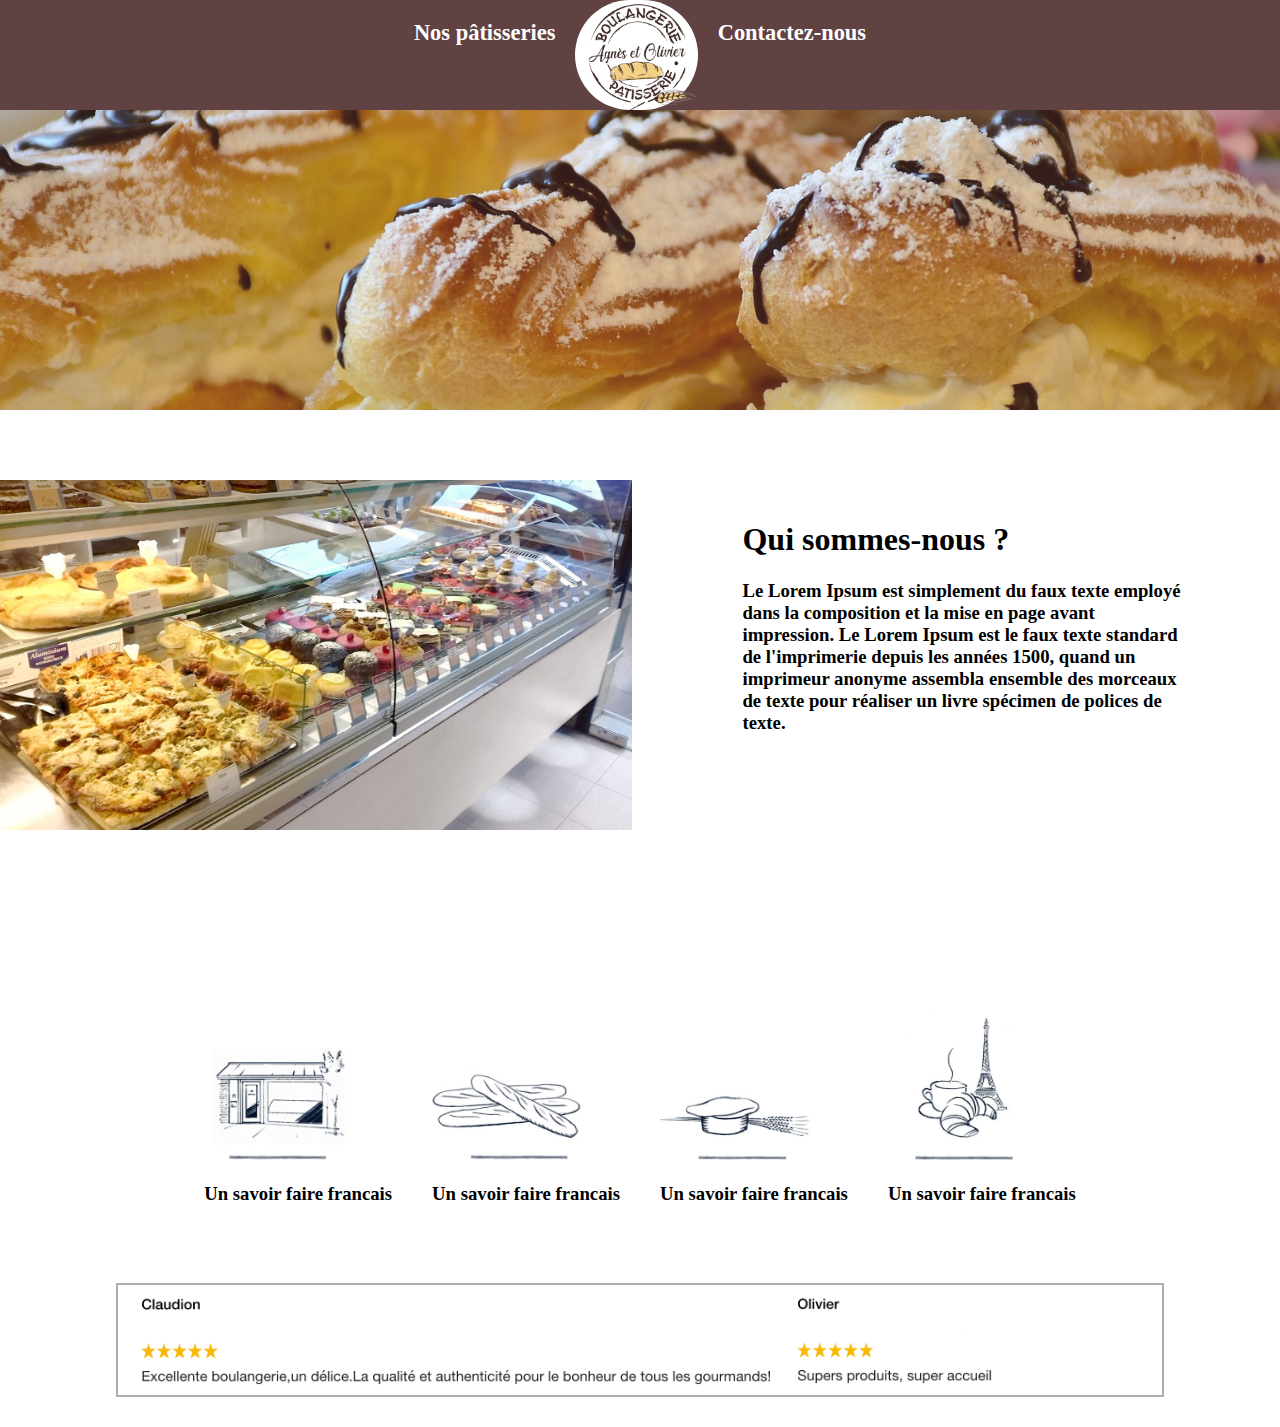
==== index.html @ 8df77ad2 "first commit" ====
<!doctype html>
<html lang="fr">
<head>
  <meta charset="utf-8">
  <meta name="viewport" content="width=device-width, initial-scale=1.0, shrink-to-fit=no">
  <title>Agnès et Olivier</title>
  <link rel="stylesheet" href="./css/style.css">
</head>
<body>
    <!-- NAVBAR -->
    <nav class='navbar'>
		<h3 class='link-items'><a href='./product.html'>Nos pâtisseries</a></h3>
		<div class='white'>
			<a href='./index.html'><img class='logo' src='./img/logo.png' alt='logo' /></a>
		</div>
        <h3 class='link-items'><a href='./contact.html'>Contactez-nous</a></h3>
    </nav>
    <!-- ./NAVBAR -->

    <!-- BANNIERE -->
    <div class='banniere'>

    </div>
    <!-- ./BANNIERE -->

	<!-- CONTENT -->
	
	<div class='container-content'>

		<div class='aside-left'>
      <img class='vitrine' src='./img/vitrine.jpeg' alt='vitrine' />
		</div>

		<div class='aside-right'>
      <h1>Qui sommes-nous ?</h1>
      <h3>Le Lorem Ipsum est simplement du faux texte employé dans la composition et la mise en page avant impression. Le Lorem Ipsum est le faux texte standard de l'imprimerie depuis les années 1500, quand un imprimeur anonyme assembla ensemble des morceaux de texte pour réaliser un livre spécimen de polices de texte.</h3>
    </div>

  </div>
  
  <div class='aside-bottom'>
    <div class='box-icon'>
        <img class='icon' src='./img/icon1.jpeg' alt='icon' />
        <h3>Un savoir faire francais</h3>
    </div>
    <div class='box-icon'>
        <img class='icon' src='./img/icon2.jpeg' alt='icon' />
        <h3>Un savoir faire francais</h3>
    </div>
    <div class='box-icon'>
        <img class='icon' src='./img/icon4.jpeg' alt='icon' />
        <h3>Un savoir faire francais</h3>
    </div>
    <div class='box-icon'>
        <img class='icon' src='./img/icon5.jpeg' alt='icon' />
        <h3>Un savoir faire francais</h3>
    </div>
  </div>

  <!-- <div class='aside-feedback'>
    <div class='feedback-box'>
      <img class='feedback' src='./img/avis1.png' alt='feedback' />
    </div>
    <div class='feedback-box'>
        <img class='feedback' src='./img/avis2.png' alt='feedback' />
      </div>
      <div class='feedback-box'>
          <img class='feedback' src='./img/avis3.png' alt='feedback' />
      </div>
  </div> -->

  <div class='box-slider'>
    <div id="slider">
        <figure>
          <img class='feedback' src="./img/avis1.png" >
          <img class='feedback' src='./img/avis2.png' >
          <img class='feedback' src="./img/avis5.png" >
          <img class='feedback' src="./img/avis2.png" >
          <img class='feedback' src="./img/avis1.png" >
        </figure>
      </div>
  </div>

    <!-- ./CONTENT -->
</body>
</html>
---- css/style.css ----
/* INIT BODY */

*{
    font-family: sans-serif;
    transition:1s;
}
body{
    margin:0;
}

a{
    text-decoration: none;
    color:white;
    transition:1s;
    font-size:1.2em;
    font-family: 'Abril Fatface', cursive;
}

a:hover{
    text-decoration: underline;

}

h1, h2, h3, h4{
    font-family: 'Abril Fatface', cursive;
}
/* ./INIT BODY */

/* NAVBAR */
.navbar{
    display: flex;
    justify-content: center;
    background: rgb(97, 66, 66);
    height:110px;
}

.white{
    background-color: white;
    border-radius: 5rem;
}

.logo{
    height:120px;
}

.link-items{
    margin:20px;
}
/* ./NAVBAR */

/* BANNIERE */

.banniere{
    background-image: url('../img/banniere-five.jpeg');
    background-size: cover;
    height:300px;
    opacity: 0.9;
}

/* ./BANNIERE */

/* CONTENT */

.container-content{
    display: flex;
    /* background-color: purple; */
    height:60vh;
}

.aside-left{
    /* background: green; */
    display: flex;
}

.vitrine{
    height:350px;
    /* margin:20px; */
    margin-left:-20px;
    padding:20px;
    margin-top:50px;
}
.aside-right{
    /* background: red; */
    width:50%;
    padding:90px;
}
/* ./CONTENT */

.aside-bottom{
    display: flex;
    justify-content: center;
    margin:40px;
}

.box-icon{
    margin:20px;
}
.icon{
    height:150px;
}
.aside-feedback{
    display: flex;
    flex-direction: column;
    /* border: 2px solid black; */
}

.feedback-box{
    display: flex;
    justify-content: center;
    margin:20px;
}

.feedback{
    height:90px;
    float: left;
}

.box-slider{
    display: flex;
    border: 2px solid rgba(0, 0, 0, 0.322);
    width:80%;
    margin:auto;
    margin-bottom:30px;
    padding:10px;
}

#slider 
{ 
    max-width: 1000px; 
    overflow: hidden;
    /* background:green; */
} 

#slider figure{
    position: relative; 
    width: 500%;
    margin: 0;
    padding: 0;
    font-size: 0;
    text-align: left;
    animation: 10s slidy infinite;
    background-color: red;
}

@keyframes slidy {
    0% { left: 0%; }
    20% { left: 0%; }
    25% { left: -130%; }
    45% { left: -130%; }
    50% { left: -130%; }
    70% { left: -130%; }
    75% { left: -130%; }
    95% { left: -130%; }
    100% { left: -200%; }
  }
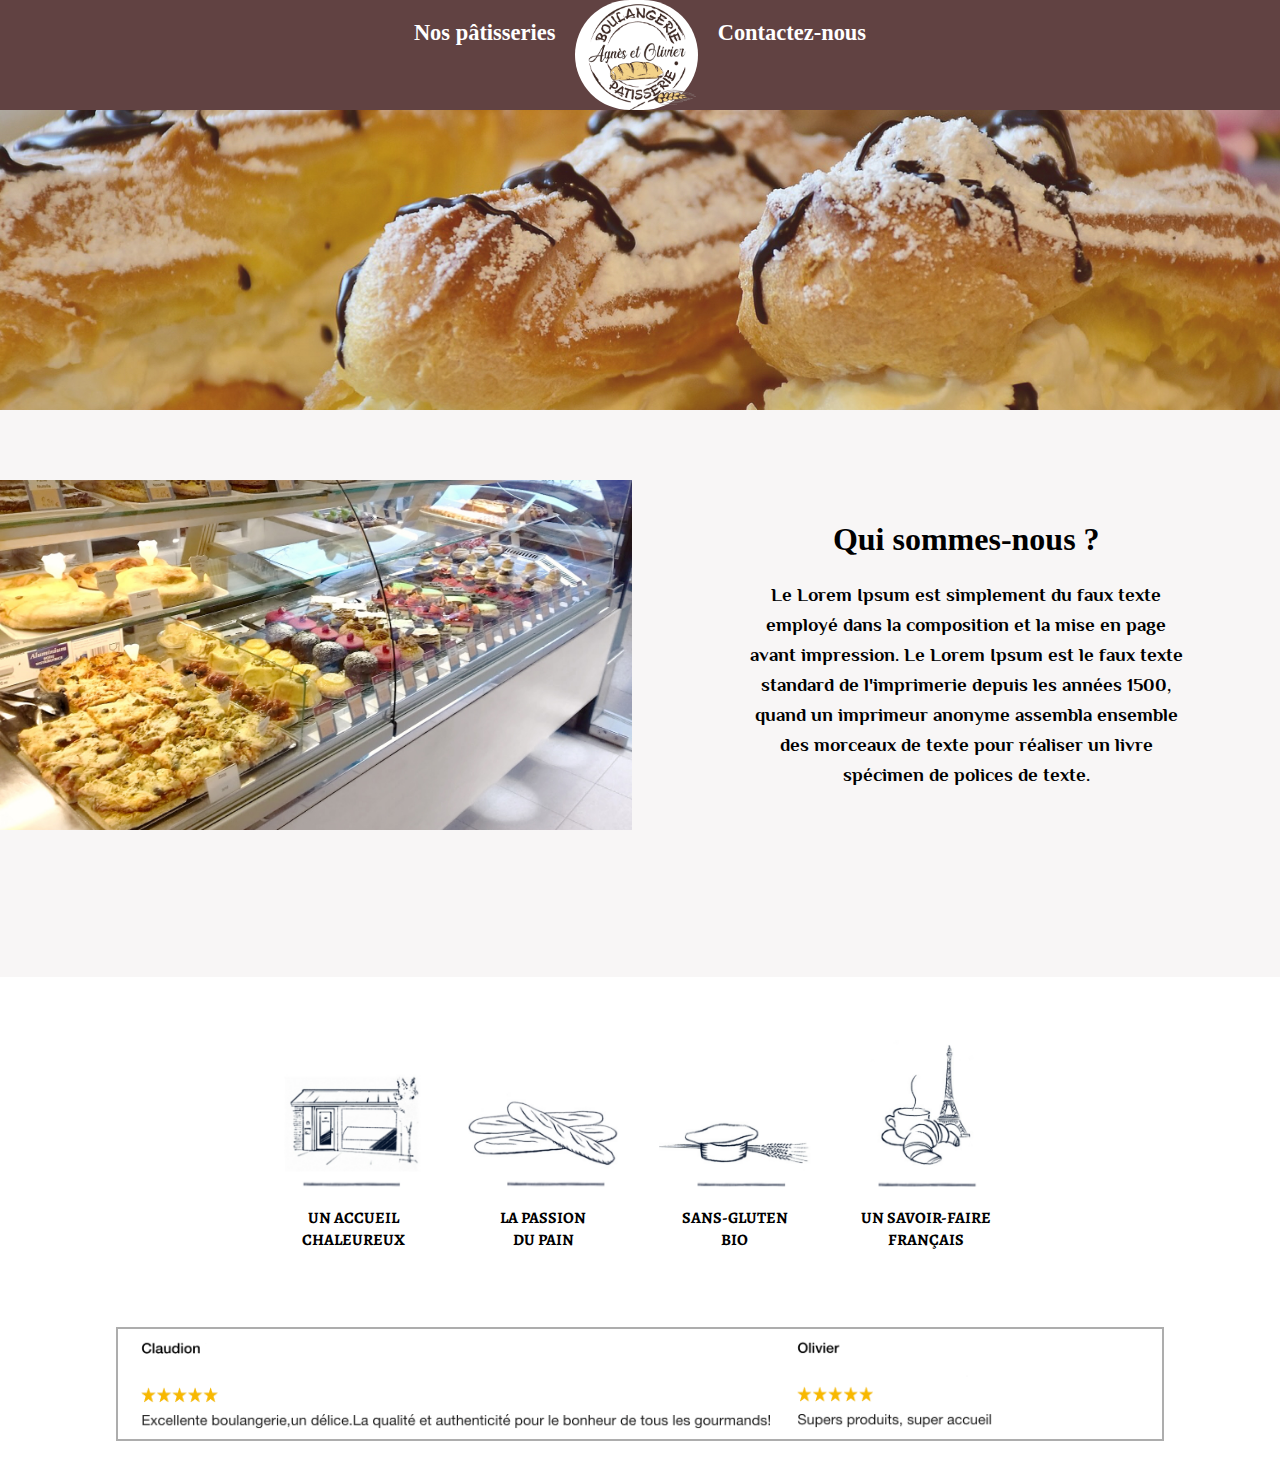
==== commit 0e5e8927: "world" ====
--- a/index.html
+++ b/index.html
@@ -5,6 +5,9 @@
   <meta name="viewport" content="width=device-width, initial-scale=1.0, shrink-to-fit=no">
   <title>Agnès et Olivier</title>
   <link rel="stylesheet" href="./css/style.css">
+  <link rel="stylesheet" media="screen and (max-width: 640px)" href='./css/smartphone.css' type="text/css" />
+  <link rel="stylesheet" media="screen and (max-width: 1024px)" href='./css/tablette.css' type="text/css" />
+  <link href="https://fonts.googleapis.com/css?family=Alegreya|Alegreya+Sans+SC|Philosopher&display=swap" rel="stylesheet">
 </head>
 <body>
     <!-- NAVBAR -->
@@ -33,7 +36,7 @@
 
 		<div class='aside-right'>
       <h1>Qui sommes-nous ?</h1>
-      <h3>Le Lorem Ipsum est simplement du faux texte employé dans la composition et la mise en page avant impression. Le Lorem Ipsum est le faux texte standard de l'imprimerie depuis les années 1500, quand un imprimeur anonyme assembla ensemble des morceaux de texte pour réaliser un livre spécimen de polices de texte.</h3>
+      <h3 class='text'>Le Lorem Ipsum est simplement du faux texte employé dans la composition et la mise en page avant impression. Le Lorem Ipsum est le faux texte standard de l'imprimerie depuis les années 1500, quand un imprimeur anonyme assembla ensemble des morceaux de texte pour réaliser un livre spécimen de polices de texte.</h3>
     </div>
 
   </div>
@@ -41,19 +44,19 @@
   <div class='aside-bottom'>
     <div class='box-icon'>
         <img class='icon' src='./img/icon1.jpeg' alt='icon' />
-        <h3>Un savoir faire francais</h3>
+        <h3 class='title-icon'>UN ACCUEIL <br>CHALEUREUX</h3>
     </div>
     <div class='box-icon'>
         <img class='icon' src='./img/icon2.jpeg' alt='icon' />
-        <h3>Un savoir faire francais</h3>
+        <h3 class='title-icon'>LA PASSION<br> DU PAIN</h3>
     </div>
     <div class='box-icon'>
         <img class='icon' src='./img/icon4.jpeg' alt='icon' />
-        <h3>Un savoir faire francais</h3>
+        <h3 class='title-icon'>SANS-GLUTEN<br>BIO </h3>
     </div>
     <div class='box-icon'>
         <img class='icon' src='./img/icon5.jpeg' alt='icon' />
-        <h3>Un savoir faire francais</h3>
+        <h3 class='title-icon'>UN SAVOIR-FAIRE<br>FRANÇAIS</h3>
     </div>
   </div>
 
--- a/css/style.css
+++ b/css/style.css
@@ -23,7 +23,14 @@
 
 h1, h2, h3, h4{
     font-family: 'Abril Fatface', cursive;
+    text-align: center;
 }
+
+.text{
+    font-family: 'Philosopher', sans-serif;
+    line-height: 30px;
+}
+
 /* ./INIT BODY */
 
 /* NAVBAR */
@@ -63,8 +70,8 @@
 
 .container-content{
     display: flex;
-    /* background-color: purple; */
-    height:60vh;
+    background-color: rgba(238, 231, 231, 0.39);
+    height:63vh;
 }
 
 .aside-left{
@@ -98,6 +105,12 @@
 .icon{
     height:150px;
 }
+
+.title-icon{
+    font-size:1em;
+    font-family: 'Alegreya', serif;
+}
+
 .aside-feedback{
     display: flex;
     flex-direction: column;
--- a/css/smartphone.css
+++ b/css/smartphone.css
@@ -0,0 +1,32 @@
+@media screen and (max-width: 640px) {
+    body{
+        /* background: red; */
+    }
+
+    .banniere{
+        display: none;
+    }
+
+    a{
+        font-size: 1em;
+    }
+
+    .container-content{
+        flex-wrap: wrap;
+    }
+
+    .vitrine{
+        width: 100%;
+        padding: 0;
+        margin: auto;
+    }
+    .aside-right{
+        display: none;
+    }
+
+    .aside-bottom{
+        align-items: center;
+        flex-direction: column;
+    }
+
+  }--- a/css/tablette.css
+++ b/css/tablette.css
@@ -0,0 +1,32 @@
+@media all and (min-width: 480px) and (max-width: 1024px) {
+    body{
+        /* background: blue; */
+    }
+
+    .container-content{
+        flex-wrap: wrap;
+    }
+
+    .banniere{
+        display: none;
+    }
+
+    .aside-right{
+        display: none;
+    }
+
+    .vitrine{
+        width: 100%;
+        padding: 0;
+        margin: auto;
+    }
+
+    .aside-bottom{
+        align-items: center;
+        margin-top:-20px;
+    }
+
+    .box-slider{
+        display: none;
+    }
+ }
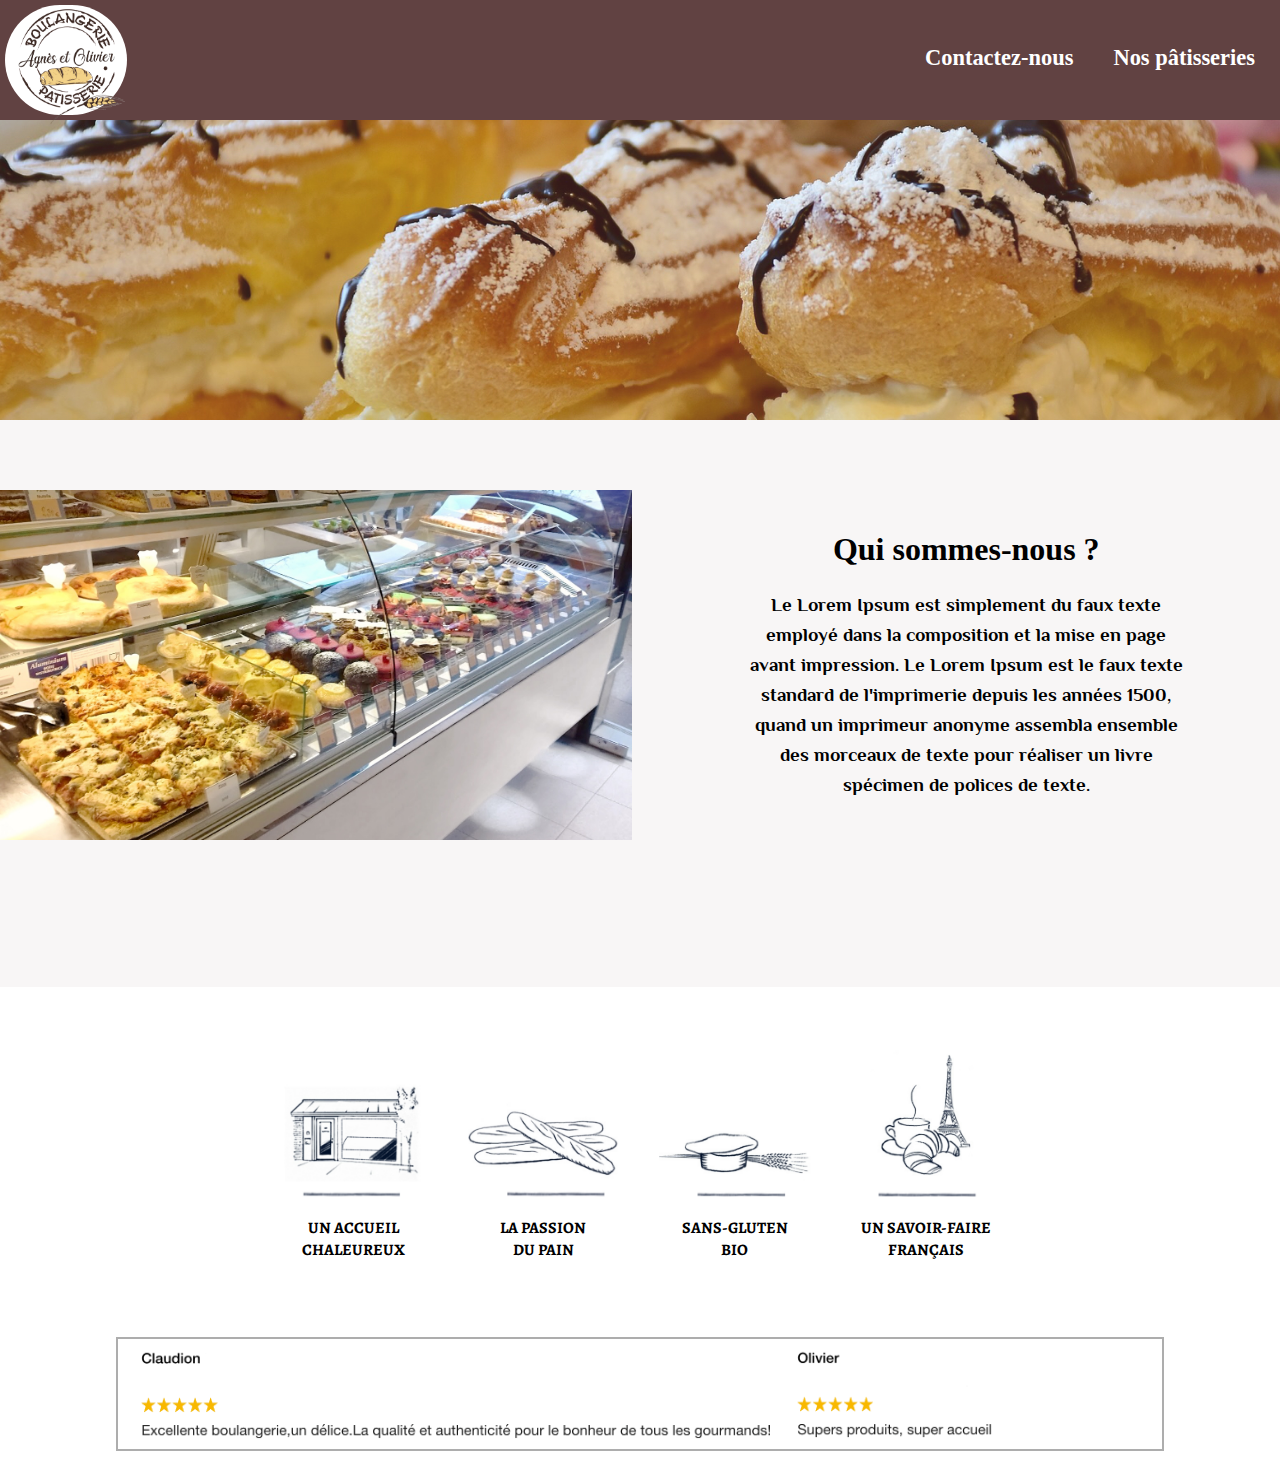
==== commit 793e9714: "hi" ====
--- a/index.html
+++ b/index.html
@@ -12,13 +12,16 @@
 <body>
     <!-- NAVBAR -->
     <nav class='navbar'>
-		<h3 class='link-items'><a href='./product.html'>Nos pâtisseries</a></h3>
-		<div class='white'>
-			<a href='./index.html'><img class='logo' src='./img/logo.png' alt='logo' /></a>
-		</div>
-        <h3 class='link-items'><a href='./contact.html'>Contactez-nous</a></h3>
-    </nav>
-    <!-- ./NAVBAR -->
+        <div class='white'>
+          <a href='./index.html'><img class='logo' src='./img/logo.png' alt='logo' /></a>
+        </div>
+        <div class='box-items'>
+          <h3 class='link-items'><a href='./contact.html'>Contactez-nous</a></h3>
+          <h3 class='link-items'><a href='./product.html'>Nos pâtisseries</a></h3>
+        </div>
+      </nav>
+        <!-- ./NAVBAR -->
+  
 
     <!-- BANNIERE -->
     <div class='banniere'>
--- a/css/style.css
+++ b/css/style.css
@@ -34,25 +34,35 @@
 /* ./INIT BODY */
 
 /* NAVBAR */
+
 .navbar{
     display: flex;
-    justify-content: center;
     background: rgb(97, 66, 66);
     height:110px;
+    padding:5px;
 }
 
 .white{
     background-color: white;
     border-radius: 5rem;
+    display: flex;
 }
 
 .logo{
     height:120px;
 }
 
+.box-items{
+    display: flex;
+    justify-content: flex-end;
+    width:100%;
+    margin-top:20px;
+}
+
 .link-items{
     margin:20px;
 }
+
 /* ./NAVBAR */
 
 /* BANNIERE */
--- a/css/tablette.css
+++ b/css/tablette.css
@@ -5,6 +5,7 @@
 
     .container-content{
         flex-wrap: wrap;
+        background: none;
     }
 
     .banniere{
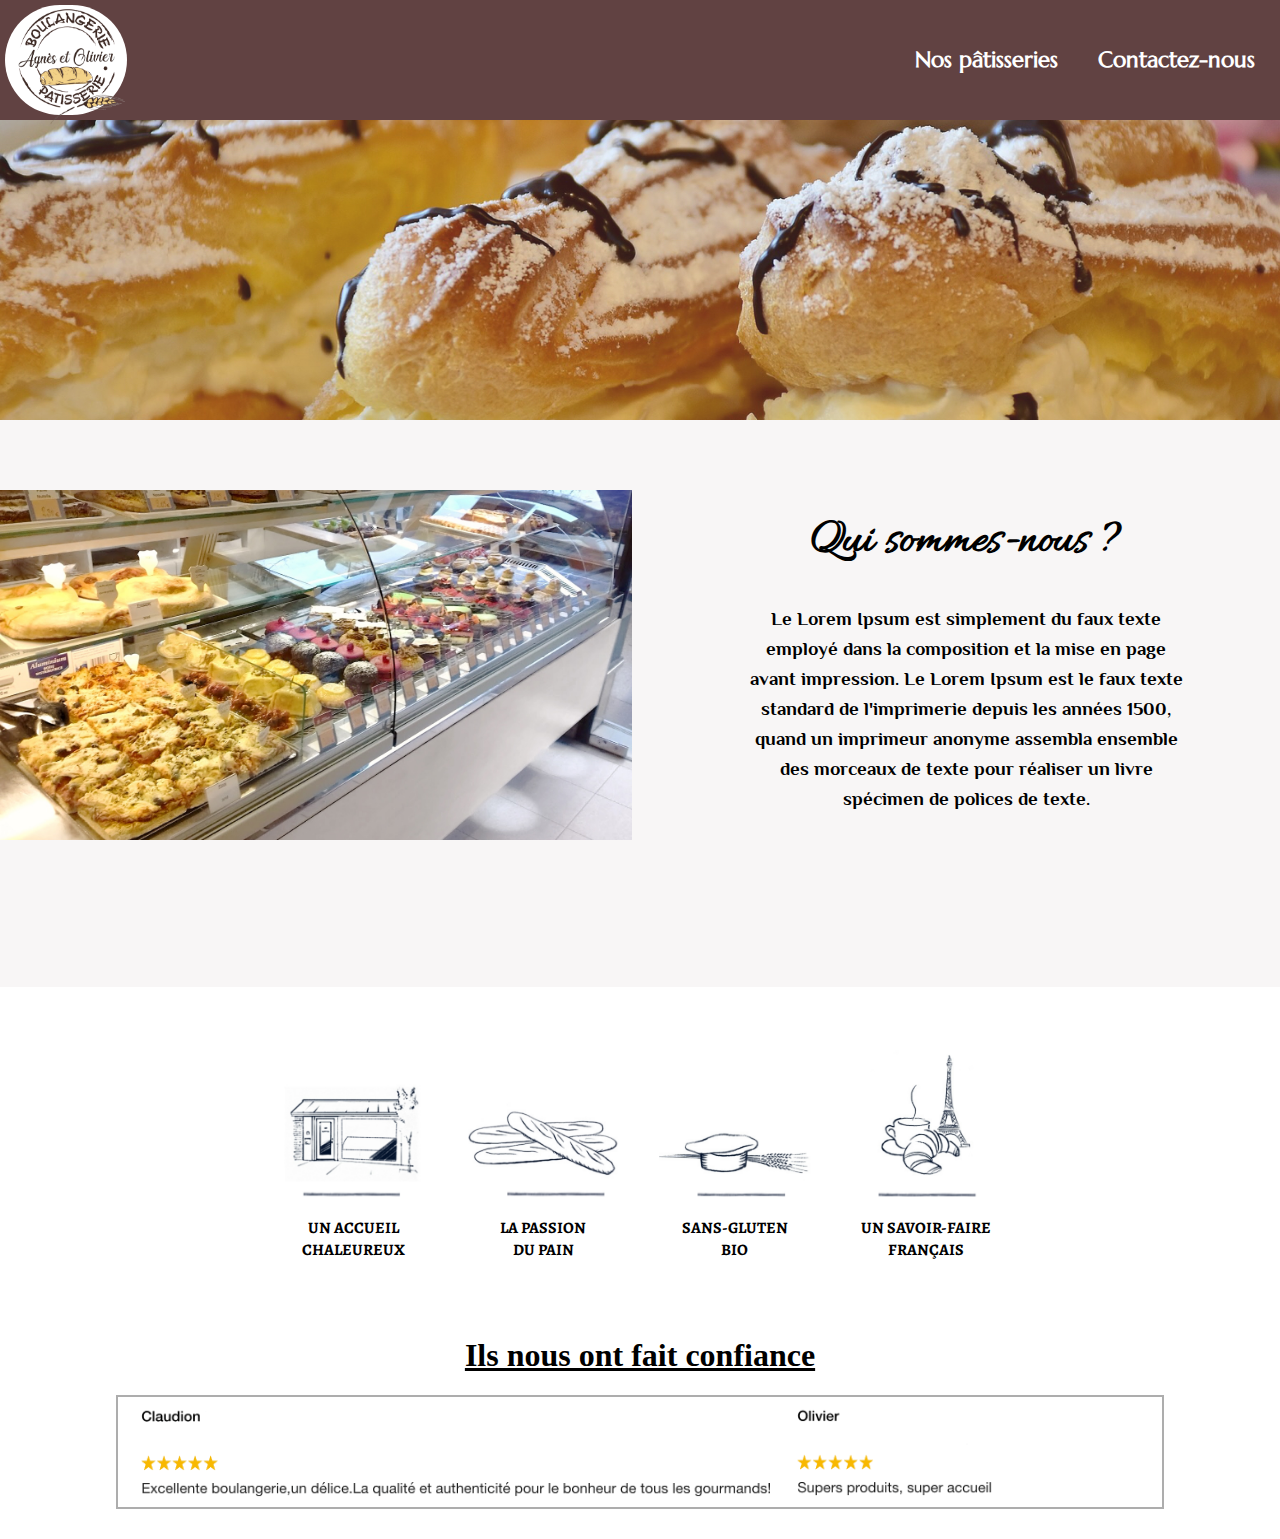
==== commit f65e299a: "yessai" ====
--- a/index.html
+++ b/index.html
@@ -8,6 +8,8 @@
   <link rel="stylesheet" media="screen and (max-width: 640px)" href='./css/smartphone.css' type="text/css" />
   <link rel="stylesheet" media="screen and (max-width: 1024px)" href='./css/tablette.css' type="text/css" />
   <link href="https://fonts.googleapis.com/css?family=Alegreya|Alegreya+Sans+SC|Philosopher&display=swap" rel="stylesheet">
+  <link href="https://fonts.googleapis.com/css?family=Allura&display=swap" rel="stylesheet">
+  <link href="https://fonts.googleapis.com/css?family=Marcellus&display=swap" rel="stylesheet">
 </head>
 <body>
     <!-- NAVBAR -->
@@ -16,11 +18,11 @@
           <a href='./index.html'><img class='logo' src='./img/logo.png' alt='logo' /></a>
         </div>
         <div class='box-items'>
+            <h3 class='link-items'><a href='./product.html'>Nos pâtisseries</a></h3>
           <h3 class='link-items'><a href='./contact.html'>Contactez-nous</a></h3>
-          <h3 class='link-items'><a href='./product.html'>Nos pâtisseries</a></h3>
         </div>
-      </nav>
-        <!-- ./NAVBAR -->
+    </nav>
+    <!-- ./NAVBAR -->
   
 
     <!-- BANNIERE -->
@@ -34,13 +36,13 @@
 	<div class='container-content'>
 
 		<div class='aside-left'>
-      <img class='vitrine' src='./img/vitrine.jpeg' alt='vitrine' />
+      		<img class='vitrine' src='./img/vitrine.jpeg' alt='vitrine' />
 		</div>
 
 		<div class='aside-right'>
-      <h1>Qui sommes-nous ?</h1>
-      <h3 class='text'>Le Lorem Ipsum est simplement du faux texte employé dans la composition et la mise en page avant impression. Le Lorem Ipsum est le faux texte standard de l'imprimerie depuis les années 1500, quand un imprimeur anonyme assembla ensemble des morceaux de texte pour réaliser un livre spécimen de polices de texte.</h3>
-    </div>
+			<h1 class='title'>Qui sommes-nous ?</h1>
+			<h3 class='text'>Le Lorem Ipsum est simplement du faux texte employé dans la composition et la mise en page avant impression. Le Lorem Ipsum est le faux texte standard de l'imprimerie depuis les années 1500, quand un imprimeur anonyme assembla ensemble des morceaux de texte pour réaliser un livre spécimen de polices de texte.</h3>
+    	</div>
 
   </div>
   
@@ -57,24 +59,13 @@
         <img class='icon' src='./img/icon4.jpeg' alt='icon' />
         <h3 class='title-icon'>SANS-GLUTEN<br>BIO </h3>
     </div>
-    <div class='box-icon'>
-        <img class='icon' src='./img/icon5.jpeg' alt='icon' />
-        <h3 class='title-icon'>UN SAVOIR-FAIRE<br>FRANÇAIS</h3>
-    </div>
-  </div>
+		<div class='box-icon'>
+			<img class='icon' src='./img/icon5.jpeg' alt='icon' />
+			<h3 class='title-icon'>UN SAVOIR-FAIRE<br>FRANÇAIS</h3>
+		</div>
+  	</div>
 
-  <!-- <div class='aside-feedback'>
-    <div class='feedback-box'>
-      <img class='feedback' src='./img/avis1.png' alt='feedback' />
-    </div>
-    <div class='feedback-box'>
-        <img class='feedback' src='./img/avis2.png' alt='feedback' />
-      </div>
-      <div class='feedback-box'>
-          <img class='feedback' src='./img/avis3.png' alt='feedback' />
-      </div>
-  </div> -->
-
+  <h1 class='title-feedback'>Ils nous ont fait confiance</h1>
   <div class='box-slider'>
     <div id="slider">
         <figure>
--- a/css/style.css
+++ b/css/style.css
@@ -13,7 +13,7 @@
     color:white;
     transition:1s;
     font-size:1.2em;
-    font-family: 'Abril Fatface', cursive;
+    font-family: 'Marcellus', serif;
 }
 
 a:hover{
@@ -26,9 +26,18 @@
     text-align: center;
 }
 
+.title{
+    font-family: 'Allura', cursive;
+    font-size:3em;
+}
+
 .text{
     font-family: 'Philosopher', sans-serif;
     line-height: 30px;
+}
+
+.title-feedback{
+    text-decoration: underline;
 }
 
 /* ./INIT BODY */
@@ -61,6 +70,7 @@
 
 .link-items{
     margin:20px;
+    font-family: 'Marcellus', serif;
 }
 
 /* ./NAVBAR */
@@ -72,6 +82,7 @@
     background-size: cover;
     height:300px;
     opacity: 0.9;
+    width: 100%;
 }
 
 /* ./BANNIERE */
@@ -100,7 +111,9 @@
     /* background: red; */
     width:50%;
     padding:90px;
+    margin-top:-30px;
 }
+
 /* ./CONTENT */
 
 .aside-bottom{
--- a/css/smartphone.css
+++ b/css/smartphone.css
@@ -29,4 +29,8 @@
         flex-direction: column;
     }
 
+    .title-feedback{
+        display: none;
+    }
+
   }--- a/css/tablette.css
+++ b/css/tablette.css
@@ -16,18 +16,21 @@
         display: none;
     }
 
-    .vitrine{
-        width: 100%;
-        padding: 0;
-        margin: auto;
+    .aside-left{
+        margin:auto;
     }
 
     .aside-bottom{
         align-items: center;
-        margin-top:-20px;
+        margin-top:20px;
     }
 
     .box-slider{
         display: none;
     }
+
+    .title-feedback{
+        display: none;
+    }
+
  }
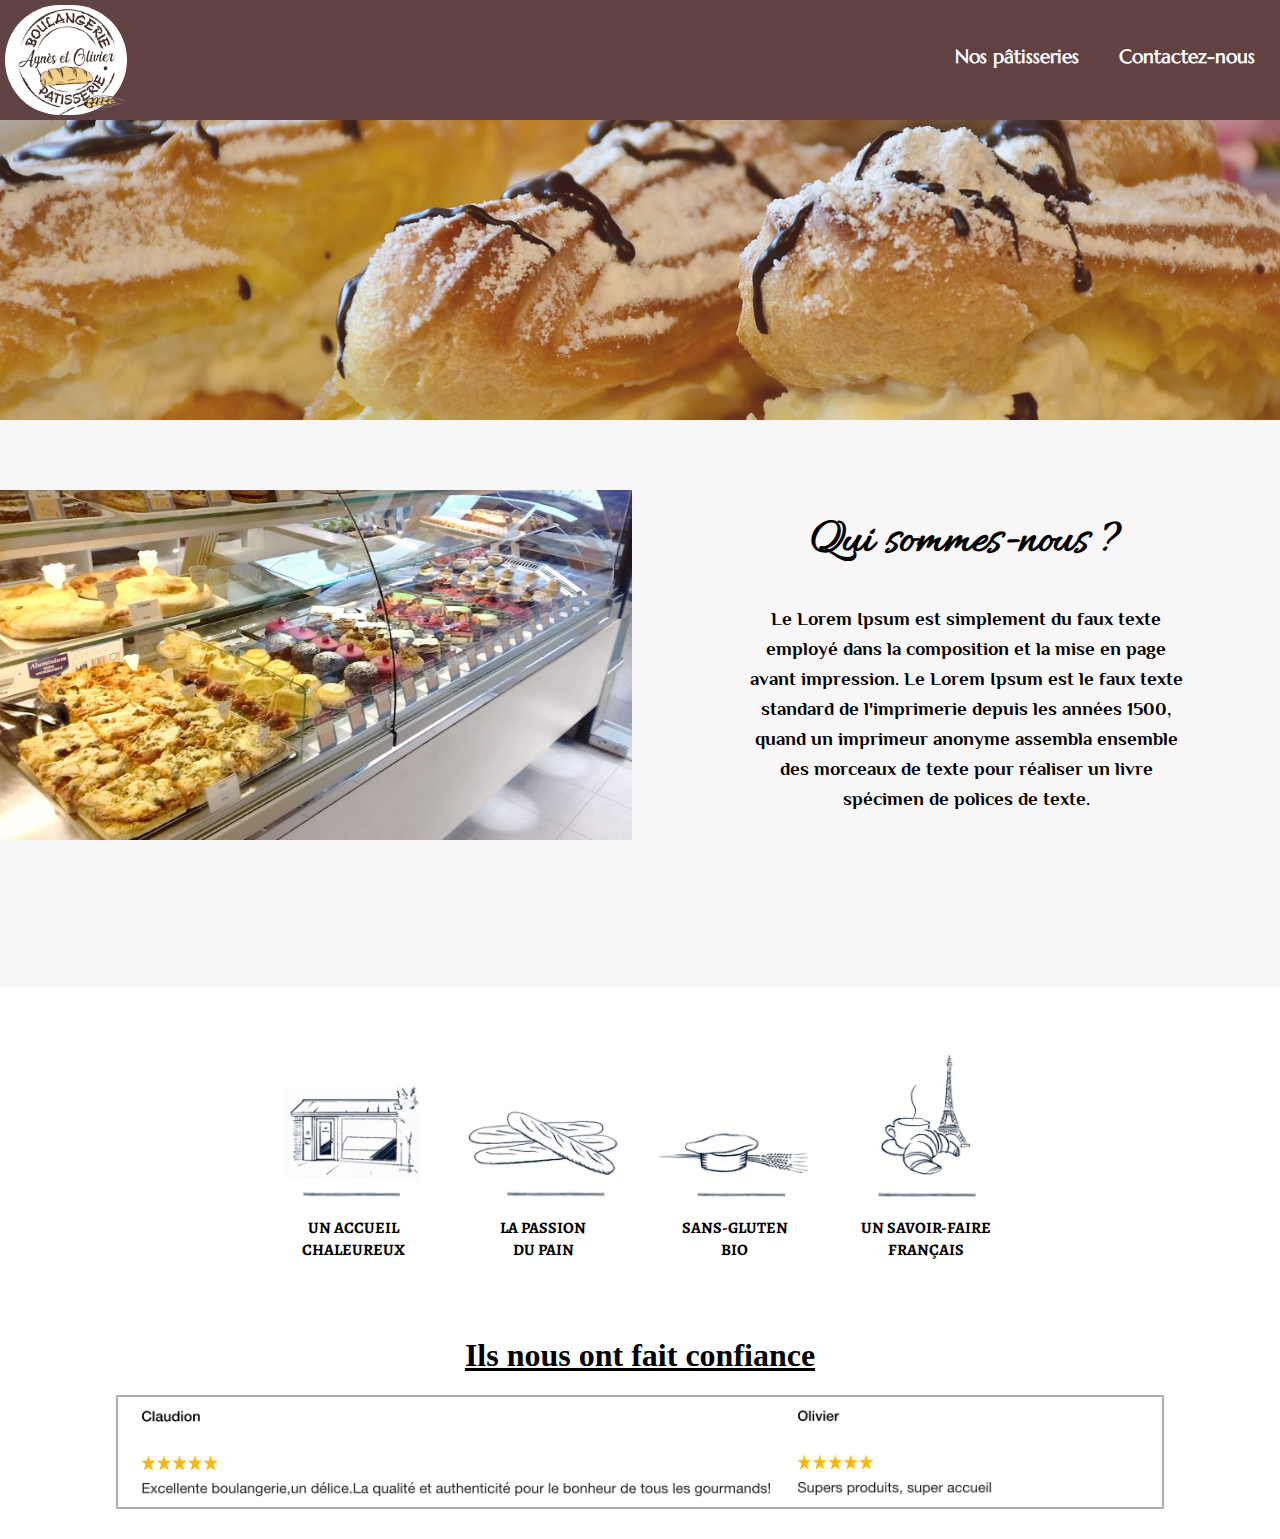
==== commit c26de6ab: "hey" ====
--- a/index.html
+++ b/index.html
@@ -10,6 +10,7 @@
   <link href="https://fonts.googleapis.com/css?family=Alegreya|Alegreya+Sans+SC|Philosopher&display=swap" rel="stylesheet">
   <link href="https://fonts.googleapis.com/css?family=Allura&display=swap" rel="stylesheet">
   <link href="https://fonts.googleapis.com/css?family=Marcellus&display=swap" rel="stylesheet">
+  <link rel="icon" type="image/png" href="./img/logo.png" />
 </head>
 <body>
     <!-- NAVBAR -->
--- a/css/style.css
+++ b/css/style.css
@@ -12,7 +12,7 @@
     text-decoration: none;
     color:white;
     transition:1s;
-    font-size:1.2em;
+    font-size:1em;
     font-family: 'Marcellus', serif;
 }
 
